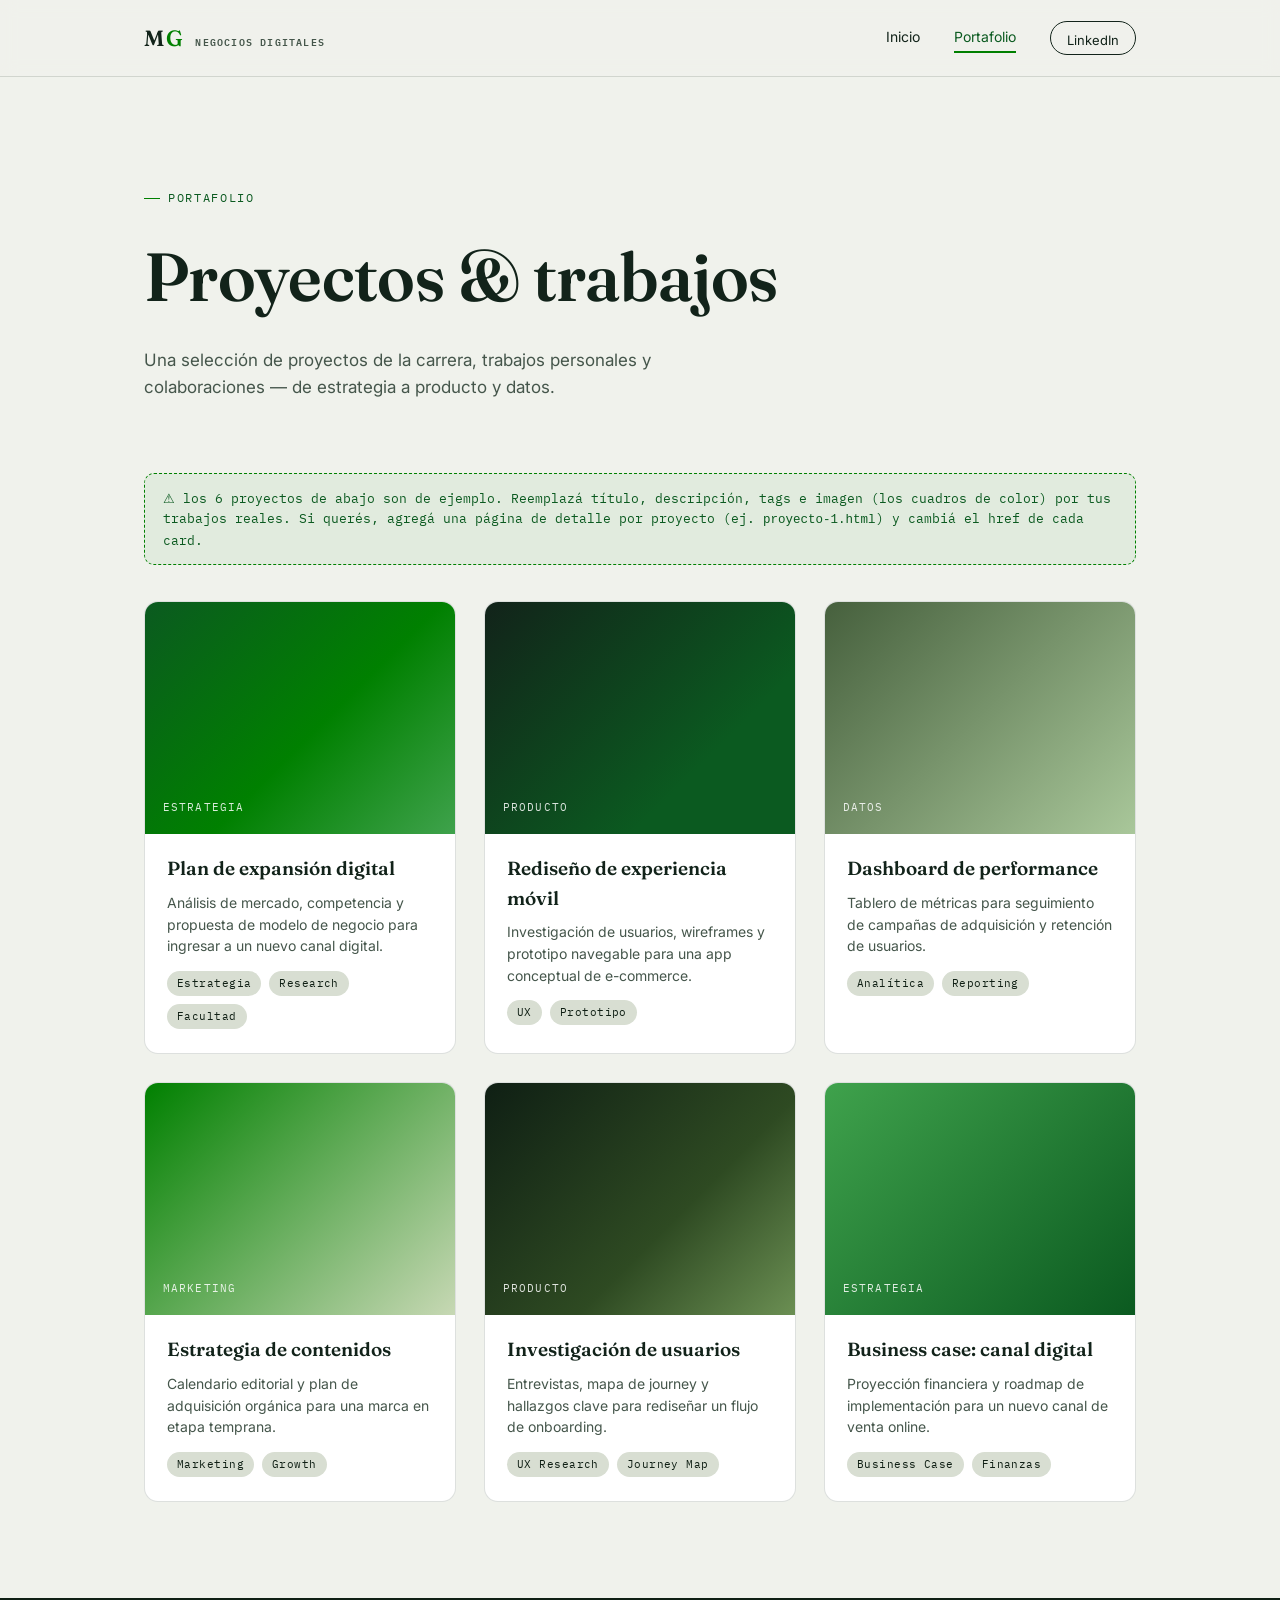
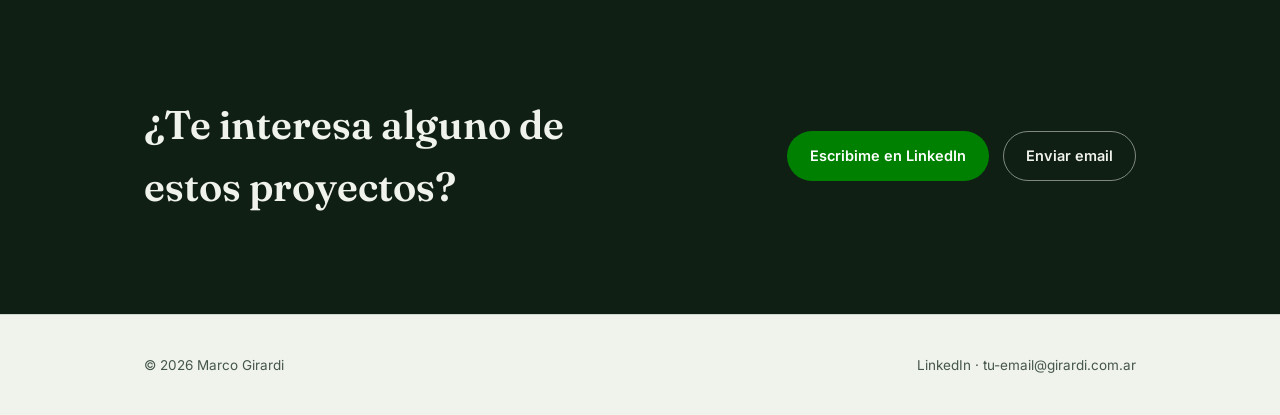
==== portfolio.html @ 7f45e9b3 "Add files via upload" ====
<!DOCTYPE html>
<html lang="es">
<head>
<meta charset="UTF-8">
<meta name="viewport" content="width=device-width, initial-scale=1.0">
<title>Portafolio — Marco Girardi</title>
<meta name="description" content="Proyectos de Marco Girardi, estudiante de la Licenciatura en Negocios Digitales.">
<link rel="stylesheet" href="style.css">
</head>
<body>

<nav class="site-nav">
  <div class="wrap">
    <a href="index.html" class="monogram" aria-label="Marco Girardi — Inicio">M<span class="g">G</span><span class="monogram-tag">Negocios Digitales</span></a>
    <div class="nav-links">
      <a href="index.html">Inicio</a>
      <a href="portfolio.html" class="active">Portafolio</a>
      <a href="https://www.linkedin.com/in/marcogirardii/" target="_blank" rel="noopener" class="nav-cta">LinkedIn</a>
    </div>
  </div>
</nav>

<header class="page-head">
  <div class="wrap">
    <span class="eyebrow">Portafolio</span>
    <h1>Proyectos &amp; trabajos</h1>
    <p>Una selección de proyectos de la carrera, trabajos personales y colaboraciones — de estrategia a producto y datos.</p>
  </div>
</header>

<section class="section" style="border-top:none; padding-top:0;">
  <div class="wrap">
    <div class="build-note">
      ⚠ los 6 proyectos de abajo son de ejemplo. Reemplazá título, descripción, tags e imagen (los cuadros de color) por tus trabajos reales.
      Si querés, agregá una página de detalle por proyecto (ej. <code>proyecto-1.html</code>) y cambiá el href de cada card.
    </div>

    <div class="work-grid">

      <a href="#" class="card">
        <div class="card-media grad-1"><span class="tag-index">Estrategia</span></div>
        <div class="card-body">
          <h3>Plan de expansión digital</h3>
          <p>Análisis de mercado, competencia y propuesta de modelo de negocio para ingresar a un nuevo canal digital.</p>
          <div class="card-tags"><span class="chip">Estrategia</span><span class="chip">Research</span><span class="chip">Facultad</span></div>
        </div>
      </a>

      <a href="#" class="card">
        <div class="card-media grad-2"><span class="tag-index">Producto</span></div>
        <div class="card-body">
          <h3>Rediseño de experiencia móvil</h3>
          <p>Investigación de usuarios, wireframes y prototipo navegable para una app conceptual de e-commerce.</p>
          <div class="card-tags"><span class="chip">UX</span><span class="chip">Prototipo</span></div>
        </div>
      </a>

      <a href="#" class="card">
        <div class="card-media grad-3"><span class="tag-index">Datos</span></div>
        <div class="card-body">
          <h3>Dashboard de performance</h3>
          <p>Tablero de métricas para seguimiento de campañas de adquisición y retención de usuarios.</p>
          <div class="card-tags"><span class="chip">Analítica</span><span class="chip">Reporting</span></div>
        </div>
      </a>

      <a href="#" class="card">
        <div class="card-media grad-4"><span class="tag-index">Marketing</span></div>
        <div class="card-body">
          <h3>Estrategia de contenidos</h3>
          <p>Calendario editorial y plan de adquisición orgánica para una marca en etapa temprana.</p>
          <div class="card-tags"><span class="chip">Marketing</span><span class="chip">Growth</span></div>
        </div>
      </a>

      <a href="#" class="card">
        <div class="card-media grad-5"><span class="tag-index">Producto</span></div>
        <div class="card-body">
          <h3>Investigación de usuarios</h3>
          <p>Entrevistas, mapa de journey y hallazgos clave para rediseñar un flujo de onboarding.</p>
          <div class="card-tags"><span class="chip">UX Research</span><span class="chip">Journey Map</span></div>
        </div>
      </a>

      <a href="#" class="card">
        <div class="card-media grad-6"><span class="tag-index">Estrategia</span></div>
        <div class="card-body">
          <h3>Business case: canal digital</h3>
          <p>Proyección financiera y roadmap de implementación para un nuevo canal de venta online.</p>
          <div class="card-tags"><span class="chip">Business Case</span><span class="chip">Finanzas</span></div>
        </div>
      </a>

    </div>
  </div>
</section>

<div class="cta-band">
  <div class="wrap">
    <h2>¿Te interesa alguno de estos proyectos?</h2>
    <div style="display:flex; gap:14px; flex-wrap:wrap;">
      <a href="https://www.linkedin.com/in/marcogirardii/" target="_blank" rel="noopener" class="btn btn-primary">Escribime en LinkedIn</a>
      <a href="mailto:tu-email@girardi.com.ar" class="btn btn-ghost">Enviar email</a>
    </div>
  </div>
</div>

<footer>
  <div class="wrap">
    <span>© <span id="year"></span> Marco Girardi</span>
    <span><a href="https://www.linkedin.com/in/marcogirardii/" target="_blank" rel="noopener">LinkedIn</a> · <a href="mailto:tu-email@girardi.com.ar">tu-email@girardi.com.ar</a></span>
  </div>
</footer>

<script>document.getElementById('year').textContent = new Date().getFullYear();</script>
</body>
</html>
---- style.css ----
/* ===========================================================
   Marco Girardi — Portfolio
   Sistema de diseño
   =========================================================== */

@import url('https://fonts.googleapis.com/css2?family=Fraunces:opsz,wght@9..144,400;9..144,500;9..144,600;9..144,700&family=Inter:wght@400;500;600;700&family=IBM+Plex+Mono:wght@400;500&display=swap');

:root{
  --paper: #F0F2EC;
  --paper-2: #E5E9DF;
  --ink: #12231A;
  --ink-soft: #45564B;
  --green: #008000;
  --green-deep: #0B5A20;
  --green-ink: #0F1F14;
  --sage: #D8DED2;
  --line: rgba(18, 35, 26, 0.14);

  --display: 'Fraunces', serif;
  --body: 'Inter', system-ui, sans-serif;
  --mono: 'IBM Plex Mono', monospace;

  --max: 1120px;
  --gutter: clamp(20px, 5vw, 64px);
}

*{ box-sizing: border-box; }
html{ scroll-behavior: smooth; }

body{
  margin: 0;
  background: var(--paper);
  color: var(--ink);
  font-family: var(--body);
  font-size: 16px;
  line-height: 1.55;
  -webkit-font-smoothing: antialiased;
}

@media (prefers-reduced-motion: reduce){
  html{ scroll-behavior: auto; }
  *{ animation-duration: 0.001ms !important; transition-duration: 0.001ms !important; }
}

a{ color: inherit; text-decoration: none; }
img{ max-width: 100%; display: block; }

:focus-visible{
  outline: 2px solid var(--green);
  outline-offset: 3px;
  border-radius: 2px;
}

.wrap{
  max-width: var(--max);
  margin: 0 auto;
  padding-left: var(--gutter);
  padding-right: var(--gutter);
}

.eyebrow{
  font-family: var(--mono);
  font-size: 12px;
  letter-spacing: 0.14em;
  text-transform: uppercase;
  color: var(--green-deep);
  display: inline-flex;
  align-items: center;
  gap: 8px;
}
.eyebrow::before{
  content: '';
  width: 16px;
  height: 1px;
  background: var(--green);
  display: inline-block;
}

/* ---------- Nav ---------- */
.site-nav{
  position: sticky;
  top: 0;
  z-index: 40;
  background: rgba(240, 242, 236, 0.86);
  backdrop-filter: blur(8px);
  border-bottom: 1px solid var(--line);
}
.site-nav .wrap{
  display: flex;
  align-items: center;
  justify-content: space-between;
  height: 76px;
}
.monogram{
  font-family: var(--display);
  font-weight: 600;
  font-size: 22px;
  letter-spacing: 0.01em;
  display: flex;
  align-items: baseline;
  gap: 2px;
}
.monogram .g{ color: var(--green); }
.monogram-tag{
  font-family: var(--mono);
  font-size: 10px;
  letter-spacing: 0.12em;
  color: var(--ink-soft);
  margin-left: 10px;
  text-transform: uppercase;
  display: none;
}
@media (min-width: 640px){ .monogram-tag{ display: inline; } }

.nav-links{
  display: flex;
  align-items: center;
  gap: clamp(18px, 3vw, 34px);
  font-size: 14px;
}
.nav-links a{
  position: relative;
  padding-bottom: 3px;
}
.nav-links a.active,
.nav-links a:hover{
  color: var(--green-deep);
}
.nav-links a.active::after{
  content: '';
  position: absolute;
  left: 0; right: 0; bottom: -3px;
  height: 2px;
  background: var(--green);
}
.nav-cta{
  border: 1px solid var(--ink);
  padding: 8px 16px;
  border-radius: 999px;
  font-size: 13px;
  transition: background 0.15s ease, color 0.15s ease, border-color 0.15s ease;
}
.nav-cta:hover{
  background: var(--green);
  border-color: var(--green);
  color: #fff;
}

/* ---------- Buttons ---------- */
.btn{
  display: inline-flex;
  align-items: center;
  gap: 10px;
  font-family: var(--body);
  font-weight: 600;
  font-size: 14.5px;
  padding: 13px 22px;
  border-radius: 999px;
  border: 1px solid transparent;
  cursor: pointer;
  transition: transform 0.15s ease, background 0.15s ease, color 0.15s ease, border-color 0.15s ease;
}
.btn:hover{ transform: translateY(-1px); }
.btn-primary{
  background: var(--green);
  color: #fff;
}
.btn-primary:hover{ background: var(--green-deep); }
.btn-ghost{
  background: transparent;
  border-color: var(--ink);
  color: var(--ink);
}
.btn-ghost:hover{ border-color: var(--green); color: var(--green-deep); }

/* ---------- Hero ---------- */
.hero{
  position: relative;
  padding: clamp(64px, 11vw, 128px) 0 clamp(48px, 8vw, 96px);
  overflow: hidden;
}
.hero::before{
  content: '';
  position: absolute;
  inset: 0;
  background-image: repeating-linear-gradient(
    to bottom,
    transparent 0,
    transparent 38px,
    var(--line) 38px,
    var(--line) 39px
  );
  mask-image: linear-gradient(to bottom, transparent, black 18%, black 82%, transparent);
  pointer-events: none;
}
.hero-inner{ position: relative; }
.hero h1{
  font-family: var(--display);
  font-weight: 600;
  font-size: clamp(48px, 9vw, 96px);
  line-height: 0.98;
  margin: 18px 0 22px;
  letter-spacing: -0.01em;
}
.hero h1 em{
  font-style: italic;
  color: var(--green);
}
.hero p.lede{
  max-width: 46ch;
  font-size: clamp(17px, 1.6vw, 20px);
  color: var(--ink-soft);
  margin: 0 0 36px;
}
.hero-actions{
  display: flex;
  flex-wrap: wrap;
  gap: 14px;
  align-items: center;
}

/* ---------- Ledger / focus list ---------- */
.section{
  padding: clamp(56px, 9vw, 96px) 0;
  border-top: 1px solid var(--line);
}
.section-head{
  display: flex;
  justify-content: space-between;
  align-items: flex-end;
  gap: 24px;
  margin-bottom: clamp(28px, 5vw, 48px);
  flex-wrap: wrap;
}
.section-head h2{
  font-family: var(--display);
  font-size: clamp(30px, 4vw, 44px);
  font-weight: 600;
  margin: 10px 0 0;
}
.section-head .desc{
  max-width: 42ch;
  color: var(--ink-soft);
  font-size: 15px;
}

.ledger{
  border-top: 1px solid var(--line);
}
.ledger-row{
  display: grid;
  grid-template-columns: 88px 200px 1fr;
  gap: 20px;
  padding: 22px 0;
  border-bottom: 1px solid var(--line);
  align-items: baseline;
}
.ledger-row .code{
  font-family: var(--mono);
  font-size: 13px;
  color: var(--green-deep);
  letter-spacing: 0.06em;
}
.ledger-row .label{
  font-family: var(--display);
  font-weight: 600;
  font-size: 19px;
}
.ledger-row .note{
  color: var(--ink-soft);
  font-size: 14.5px;
}
@media (max-width: 720px){
  .ledger-row{
    grid-template-columns: 1fr;
    gap: 6px;
    padding: 18px 0;
  }
}

/* ---------- About ---------- */
.about-grid{
  display: grid;
  grid-template-columns: 1fr 1.3fr;
  gap: clamp(32px, 6vw, 72px);
}
@media (max-width: 820px){
  .about-grid{ grid-template-columns: 1fr; }
}
.about-grid .bio p{
  font-size: 16.5px;
  color: var(--ink-soft);
  margin: 0 0 16px;
}
.about-grid .bio p:first-child{
  font-family: var(--display);
  font-size: 22px;
  color: var(--ink);
  font-weight: 500;
  line-height: 1.4;
}

/* ---------- Cards / work grid ---------- */
.work-grid{
  display: grid;
  grid-template-columns: repeat(auto-fit, minmax(280px, 1fr));
  gap: clamp(20px, 3vw, 28px);
}
.card{
  display: block;
  border: 1px solid var(--line);
  border-radius: 14px;
  overflow: hidden;
  background: #fff;
  transition: border-color 0.15s ease, transform 0.15s ease;
}
.card:hover{ border-color: var(--green); transform: translateY(-3px); }
.card-media{
  aspect-ratio: 4 / 3;
  position: relative;
  display: flex;
  align-items: flex-end;
  padding: 18px;
}
.card-media .tag-index{
  font-family: var(--mono);
  font-size: 11px;
  letter-spacing: 0.1em;
  color: rgba(255,255,255,0.85);
  text-transform: uppercase;
}
.card-body{
  padding: 20px 22px 24px;
}
.card-body h3{
  font-family: var(--display);
  font-size: 19px;
  font-weight: 600;
  margin: 0 0 8px;
}
.card-body p{
  font-size: 14px;
  color: var(--ink-soft);
  margin: 0 0 14px;
}
.card-tags{
  display: flex;
  flex-wrap: wrap;
  gap: 8px;
}
.chip{
  font-family: var(--mono);
  font-size: 11px;
  letter-spacing: 0.04em;
  padding: 4px 10px;
  border-radius: 999px;
  background: var(--sage);
  color: var(--green-ink);
}

/* placeholder media gradients — swap for real project images */
.grad-1{ background: linear-gradient(135deg, #0B5A20, #008000 55%, #3FA24C); }
.grad-2{ background: linear-gradient(135deg, #12231A, #0B5A20 70%); }
.grad-3{ background: linear-gradient(135deg, #46603D, #A9C79A); }
.grad-4{ background: linear-gradient(135deg, #008000, #C7D8B4); }
.grad-5{ background: linear-gradient(135deg, #0F1F14, #2E4A22 60%, #6B8F53); }
.grad-6{ background: linear-gradient(135deg, #3FA24C, #0B5A20); }

/* ---------- CTA band ---------- */
.cta-band{
  background: var(--green-ink);
  color: var(--paper);
  padding: clamp(56px, 9vw, 96px) 0;
}
.cta-band .wrap{
  display: flex;
  flex-wrap: wrap;
  gap: 28px;
  justify-content: space-between;
  align-items: center;
}
.cta-band h2{
  font-family: var(--display);
  font-size: clamp(28px, 4vw, 40px);
  font-weight: 600;
  margin: 0;
  max-width: 16ch;
}
.cta-band .btn-ghost{
  border-color: rgba(240,242,236,0.5);
  color: var(--paper);
}
.cta-band .btn-ghost:hover{ border-color: #fff; color: #fff; }
.cta-band .btn-primary:hover{ background: #3FA24C; }

/* ---------- Footer ---------- */
footer{
  border-top: 1px solid var(--line);
  padding: 40px 0;
}
footer .wrap{
  display: flex;
  flex-wrap: wrap;
  justify-content: space-between;
  gap: 16px;
  font-size: 13.5px;
  color: var(--ink-soft);
}
footer a:hover{ color: var(--green-deep); }

/* ---------- Portfolio page header ---------- */
.page-head{
  padding: clamp(56px, 9vw, 104px) 0 clamp(32px, 6vw, 56px);
}
.page-head h1{
  font-family: var(--display);
  font-size: clamp(40px, 7vw, 68px);
  font-weight: 600;
  margin: 16px 0 18px;
  letter-spacing: -0.01em;
}
.page-head p{
  max-width: 52ch;
  color: var(--ink-soft);
  font-size: 17px;
}

/* ---------- Placeholder note (remove when you add real content) ---------- */
.build-note{
  border: 1px dashed var(--green);
  background: rgba(0,128,0,0.06);
  border-radius: 10px;
  padding: 14px 18px;
  font-family: var(--mono);
  font-size: 12.5px;
  color: var(--green-deep);
  margin-bottom: 36px;
  line-height: 1.6;
}
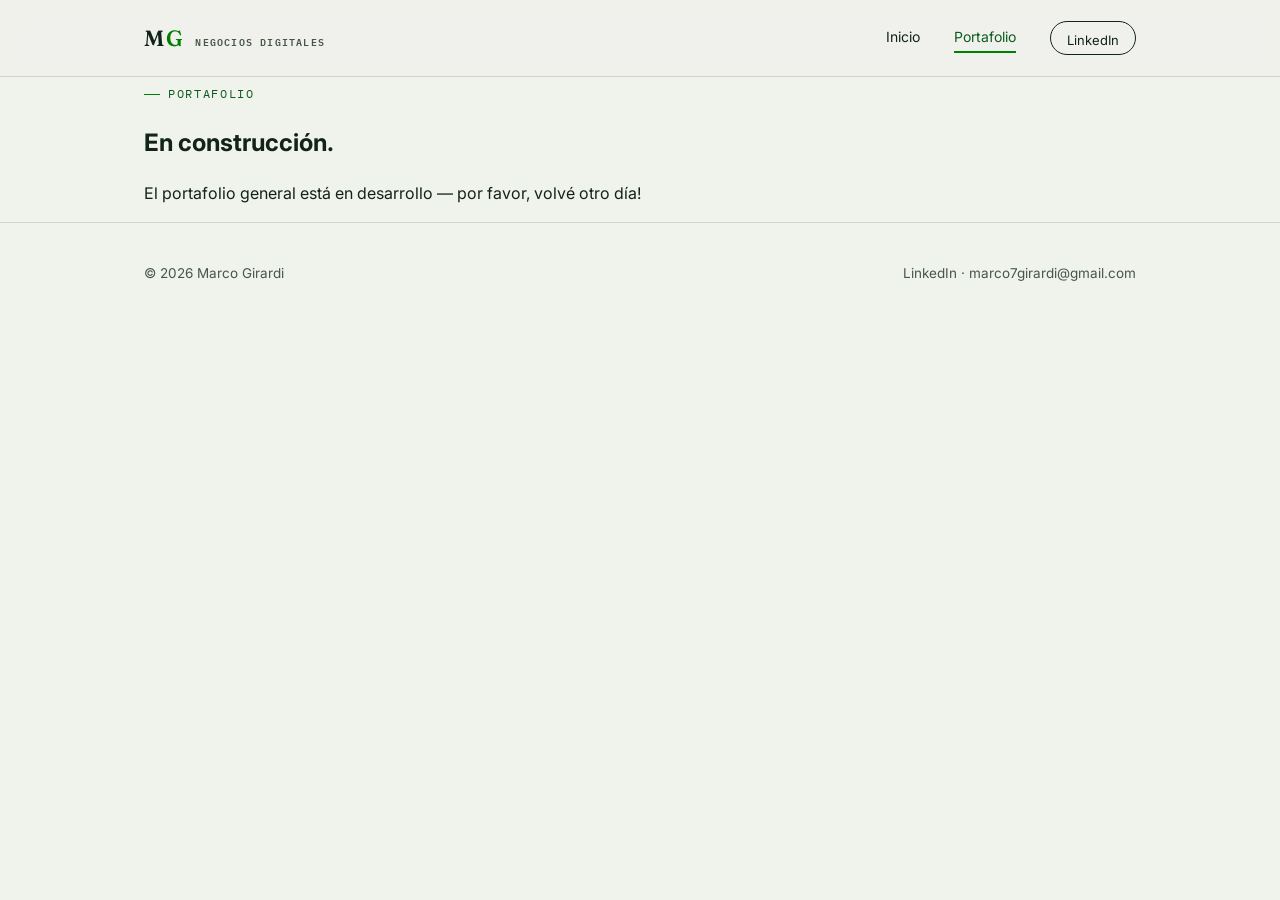
==== commit 39e5fc01: "Create portfolio.html for Marco Girardi This HTML file serves as a portfolio for Marco Girardi, show" ====
--- a/portfolio.html
+++ b/portfolio.html
@@ -20,95 +20,18 @@
   </div>
 </nav>
 
-<header class="page-head">
-  <div class="wrap">
+<section class="coming-soon">
+  <div class="wrap coming-soon-inner">
     <span class="eyebrow">Portafolio</span>
-    <h1>Proyectos &amp; trabajos</h1>
-    <p>Una selección de proyectos de la carrera, trabajos personales y colaboraciones — de estrategia a producto y datos.</p>
-  </div>
-</header>
-
-<section class="section" style="border-top:none; padding-top:0;">
-  <div class="wrap">
-    <div class="build-note">
-      ⚠ los 6 proyectos de abajo son de ejemplo. Reemplazá título, descripción, tags e imagen (los cuadros de color) por tus trabajos reales.
-      Si querés, agregá una página de detalle por proyecto (ej. <code>proyecto-1.html</code>) y cambiá el href de cada card.
-    </div>
-
-    <div class="work-grid">
-
-      <a href="#" class="card">
-        <div class="card-media grad-1"><span class="tag-index">Estrategia</span></div>
-        <div class="card-body">
-          <h3>Plan de expansión digital</h3>
-          <p>Análisis de mercado, competencia y propuesta de modelo de negocio para ingresar a un nuevo canal digital.</p>
-          <div class="card-tags"><span class="chip">Estrategia</span><span class="chip">Research</span><span class="chip">Facultad</span></div>
-        </div>
-      </a>
-
-      <a href="#" class="card">
-        <div class="card-media grad-2"><span class="tag-index">Producto</span></div>
-        <div class="card-body">
-          <h3>Rediseño de experiencia móvil</h3>
-          <p>Investigación de usuarios, wireframes y prototipo navegable para una app conceptual de e-commerce.</p>
-          <div class="card-tags"><span class="chip">UX</span><span class="chip">Prototipo</span></div>
-        </div>
-      </a>
-
-      <a href="#" class="card">
-        <div class="card-media grad-3"><span class="tag-index">Datos</span></div>
-        <div class="card-body">
-          <h3>Dashboard de performance</h3>
-          <p>Tablero de métricas para seguimiento de campañas de adquisición y retención de usuarios.</p>
-          <div class="card-tags"><span class="chip">Analítica</span><span class="chip">Reporting</span></div>
-        </div>
-      </a>
-
-      <a href="#" class="card">
-        <div class="card-media grad-4"><span class="tag-index">Marketing</span></div>
-        <div class="card-body">
-          <h3>Estrategia de contenidos</h3>
-          <p>Calendario editorial y plan de adquisición orgánica para una marca en etapa temprana.</p>
-          <div class="card-tags"><span class="chip">Marketing</span><span class="chip">Growth</span></div>
-        </div>
-      </a>
-
-      <a href="#" class="card">
-        <div class="card-media grad-5"><span class="tag-index">Producto</span></div>
-        <div class="card-body">
-          <h3>Investigación de usuarios</h3>
-          <p>Entrevistas, mapa de journey y hallazgos clave para rediseñar un flujo de onboarding.</p>
-          <div class="card-tags"><span class="chip">UX Research</span><span class="chip">Journey Map</span></div>
-        </div>
-      </a>
-
-      <a href="#" class="card">
-        <div class="card-media grad-6"><span class="tag-index">Estrategia</span></div>
-        <div class="card-body">
-          <h3>Business case: canal digital</h3>
-          <p>Proyección financiera y roadmap de implementación para un nuevo canal de venta online.</p>
-          <div class="card-tags"><span class="chip">Business Case</span><span class="chip">Finanzas</span></div>
-        </div>
-      </a>
-
-    </div>
+    <h1>En construcción<span aria-hidden="true">.</span></h1>
+    <p>El portafolio general está en desarrollo — por favor, volvé otro día!</p>
   </div>
 </section>
-
-<div class="cta-band">
-  <div class="wrap">
-    <h2>¿Te interesa alguno de estos proyectos?</h2>
-    <div style="display:flex; gap:14px; flex-wrap:wrap;">
-      <a href="https://www.linkedin.com/in/marcogirardii/" target="_blank" rel="noopener" class="btn btn-primary">Escribime en LinkedIn</a>
-      <a href="mailto:tu-email@girardi.com.ar" class="btn btn-ghost">Enviar email</a>
-    </div>
-  </div>
-</div>
 
 <footer>
   <div class="wrap">
     <span>© <span id="year"></span> Marco Girardi</span>
-    <span><a href="https://www.linkedin.com/in/marcogirardii/" target="_blank" rel="noopener">LinkedIn</a> · <a href="mailto:tu-email@girardi.com.ar">tu-email@girardi.com.ar</a></span>
+    <span><a href="https://www.linkedin.com/in/marcogirardii/" target="_blank" rel="noopener">LinkedIn</a> · <a href="mailto:marco7girardi@gmail.com">marco7girardi@gmail.com</a></span>
   </div>
 </footer>
 
--- a/style.css
+++ b/style.css
@@ -178,6 +178,11 @@
   position: relative;
   padding: clamp(64px, 11vw, 128px) 0 clamp(48px, 8vw, 96px);
   overflow: hidden;
+  background-image:
+    linear-gradient(180deg, rgba(15,31,20,0.75), rgba(15,31,20,0.55)),
+    url('images/hero-bg.jpg');
+  background-size: cover;
+  background-position: center;
 }
 .hero::before{
   content: '';
@@ -187,13 +192,14 @@
     to bottom,
     transparent 0,
     transparent 38px,
-    var(--line) 38px,
-    var(--line) 39px
+    rgba(255,255,255,0.08) 38px,
+    rgba(255,255,255,0.08) 39px
   );
   mask-image: linear-gradient(to bottom, transparent, black 18%, black 82%, transparent);
   pointer-events: none;
 }
 .hero-inner{ position: relative; }
+
 .hero h1{
   font-family: var(--display);
   font-weight: 600;
@@ -201,16 +207,30 @@
   line-height: 0.98;
   margin: 18px 0 22px;
   letter-spacing: -0.01em;
+  color: #fff;
 }
 .hero h1 em{
   font-style: italic;
-  color: var(--green);
+  color: #A9E6B4;
 }
 .hero p.lede{
   max-width: 46ch;
   font-size: clamp(17px, 1.6vw, 20px);
-  color: var(--ink-soft);
+  color: rgba(255,255,255,0.82);
   margin: 0 0 36px;
+}
+.hero .eyebrow{
+  color: #A9E6B4;
+}
+.hero .eyebrow::before{
+  background: #A9E6B4;
+}
+.hero .btn-ghost{
+  border-color: rgba(255,255,255,0.6);
+  color: #fff;
+}
+.hero .btn-ghost:hover{
+  border-color: #fff;
 }
 .hero-actions{
   display: flex;
@@ -437,3 +457,39 @@
   margin-bottom: 36px;
   line-height: 1.6;
 }
+
+/*-----------------------------------------------------------------------------*/
+
+.card-media {
+  position: relative;
+  overflow: hidden;
+  display: flex;
+  align-items: center;
+  justify-content: center;
+  padding: 24px;
+}
+
+.card-media img {
+  max-width: 100%;
+  max-height: 100%;
+  width: auto;
+  height: auto;
+  object-fit: contain;
+  display: block;
+  transition: transform 0.4s ease;
+}
+
+.card-media .tag-index {
+  position: absolute;
+  left: 18px;
+  bottom: 14px;
+  z-index: 2;
+}
+
+.card:hover .card-media img {
+  transform: scale(1.05);
+}
+
+.work-grid .card:first-child .card-media {
+  padding: 44px;
+}
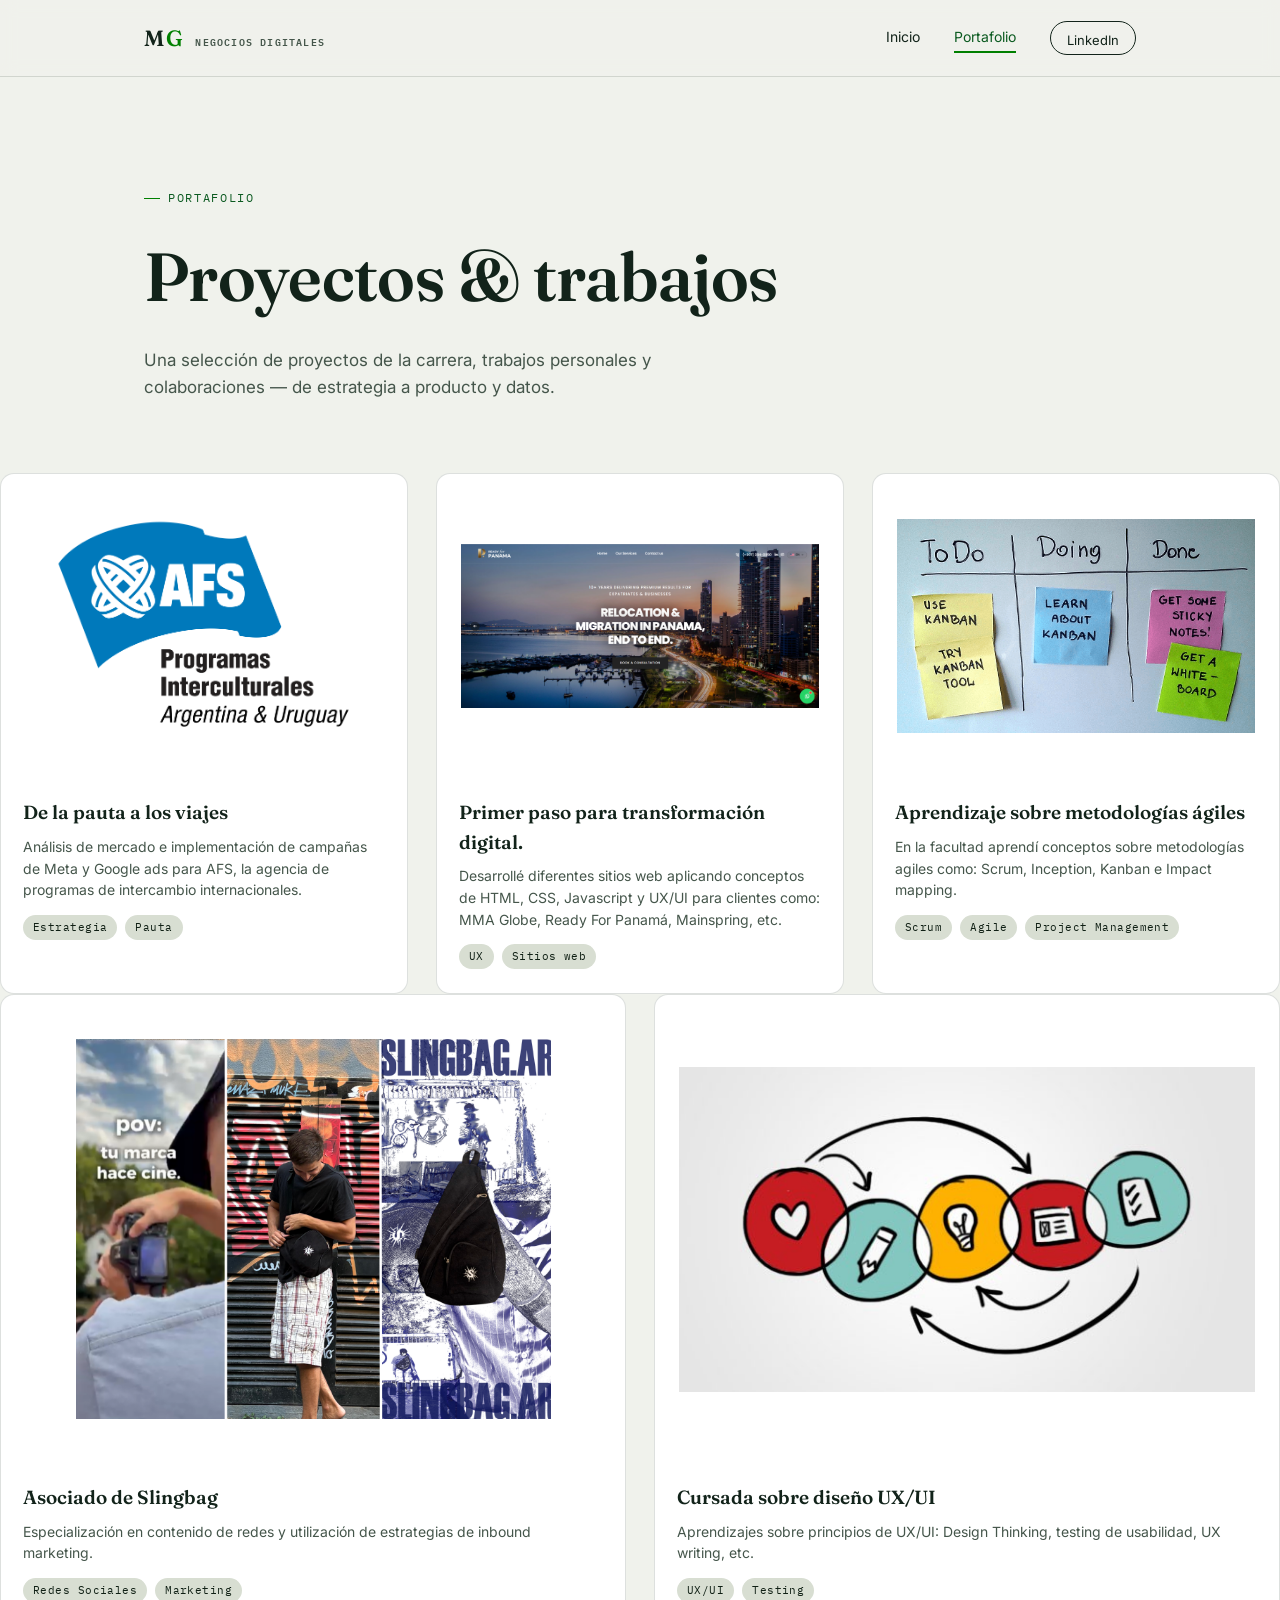
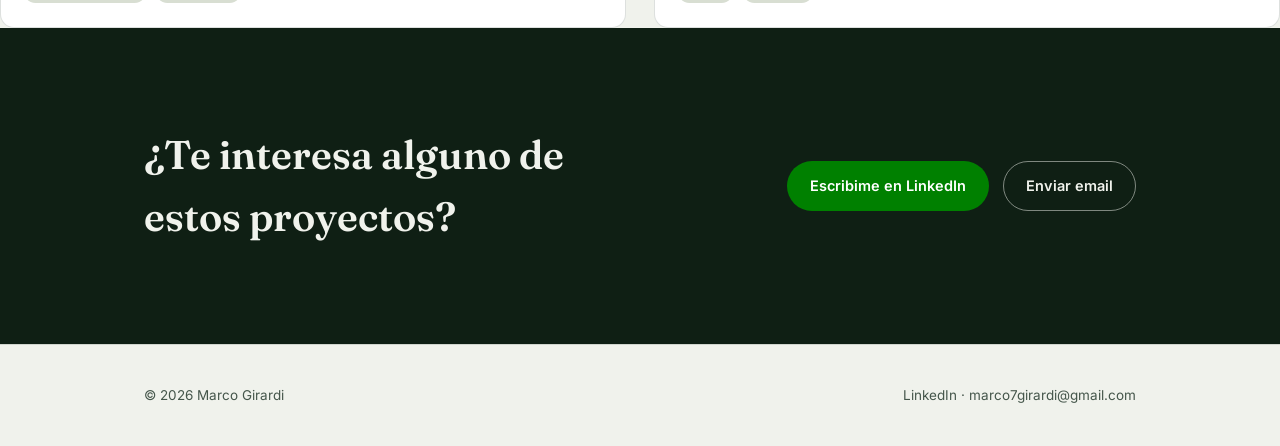
==== commit ff76b629: "Rename portfolio_en_dev.html to portfolio.html" ====
--- a/portfolio.html
+++ b/portfolio.html
@@ -20,13 +20,87 @@
   </div>
 </nav>
 
-<section class="coming-soon">
-  <div class="wrap coming-soon-inner">
+<header class="page-head">
+  <div class="wrap">
     <span class="eyebrow">Portafolio</span>
-    <h1>En construcción<span aria-hidden="true">.</span></h1>
-    <p>El portafolio general está en desarrollo — por favor, volvé otro día!</p>
+    <h1>Proyectos &amp; trabajos</h1>
+    <p>Una selección de proyectos de la carrera, trabajos personales y colaboraciones — de estrategia a producto y datos.</p>
+  </div>
+</header>
+
+   <div class="work-grid">
+      <a href="portfolio.html" class="card">
+        <div class="card-media">
+  <img src="images/proyecto-01.png" alt="De la pauta a los viajes — campañas para AFS">
+  <span class="tag-index">01 — Estrategia</span>
+</div>
+        <div class="card-body">
+          <h3>De la pauta a los viajes</h3>
+          <p>Análisis de mercado e implementación de campañas de Meta y Google ads para AFS, la agencia de programas de intercambio internacionales.</p>
+          <div class="card-tags"><span class="chip">Estrategia</span><span class="chip">Pauta</span></div>
+        </div>
+      </a>
+      <a href="portfolio.html" class="card">
+        <div class="card-media">
+  <img src="images/proyecto-02.png" alt="Sitios web para MMA Globe, Ready For Panamá y Mainspring">
+  <span class="tag-index">02 — Producto</span>
+</div>
+        <div class="card-body">
+          <h3>Primer paso para transformación digital.</h3>
+          <p>Desarrollé diferentes sitios web aplicando conceptos de HTML, CSS, Javascript y UX/UI para clientes como: MMA Globe, Ready For Panamá, Mainspring, etc.</p>
+          <div class="card-tags"><span class="chip">UX</span><span class="chip">Sitios web</span></div>
+        </div>
+      </a>
+      <a href="portfolio.html" class="card">
+        <div class="card-media">
+  <img src="images/proyecto-03.png" alt="Aprendizaje sobre metodologías ágiles">
+  <span class="tag-index">03 — Datos</span>
+</div>
+        <div class="card-body">
+          <h3>Aprendizaje sobre metodologías ágiles</h3>
+          <p>En la facultad aprendí conceptos sobre metodologías agiles como: Scrum, Inception, Kanban e Impact mapping.</p>
+          <div class="card-tags"><span class="chip">Scrum</span><span class="chip">Agile</span><span class="chip">Project Management</span></div>
+        </div>
+      </a>
+    </div>
+  </div>
+      <div class="work-grid">
+      <a href="portfolio.html" class="card">
+        <div class="card-media">
+  <img src="images/proyecto-04.png" alt="Asociado en negocio de un emprendimiento">
+  <span class="tag-index">04 — Director Creativo</span>
+</div>
+        <div class="card-body">
+          <h3>Asociado de Slingbag</h3>
+          <p>Especialización en contenido de redes y utilización de estrategias de inbound marketing.</p>
+          <div class="card-tags"><span class="chip">Redes Sociales</span><span class="chip">Marketing</span></div>
+        </div>
+      </a>
+
+      <a href="portfolio.html" class="card">
+        <div class="card-media">
+  <img src="images/proyecto-05.jpeg" alt="Diseño UX/UI, Design thinking">
+  <span class="tag-index">04 — Director Creativo</span>
+</div>
+        <div class="card-body">
+          <h3>Cursada sobre diseño UX/UI</h3>
+          <p>Aprendizajes sobre principios de UX/UI: Design Thinking, testing de usabilidad, UX writing, etc.</p>
+          <div class="card-tags"><span class="chip">UX/UI</span><span class="chip">Testing</span></div>
+        </div>
+      </a>
+    </div>
   </div>
 </section>
+
+<div class="cta-band">
+  <div class="wrap">
+    <h2>¿Te interesa alguno de estos proyectos?</h2>
+    <div style="display:flex; gap:14px; flex-wrap:wrap;">
+      <a href="https://www.linkedin.com/in/marcogirardii/" target="_blank" rel="noopener" class="btn btn-primary">Escribime en LinkedIn</a>
+      <a href="mailto:marco7girardi@gmail.com" class="btn btn-ghost">Enviar email</a>
+    </div>
+  </div>
+</div>
 
 <footer>
   <div class="wrap">
--- a/style.css
+++ b/style.css
@@ -493,3 +493,30 @@
 .work-grid .card:first-child .card-media {
   padding: 44px;
 }
+
+/*----------Sacar al terminar el portafolio-----------*/
+
+.coming-soon{
+  min-height: calc(100vh - 76px - 90px);
+  display: flex;
+  align-items: center;
+  justify-content: center;
+  text-align: center;
+}
+.coming-soon-inner{
+  max-width: 52ch;
+}
+.coming-soon h1{
+  font-family: var(--display);
+  font-weight: 600;
+  font-size: clamp(36px, 6vw, 64px);
+  margin: 18px 0 20px;
+  letter-spacing: -0.01em;
+}
+.coming-soon p{
+  font-size: clamp(16px, 1.6vw, 19px);
+  color: var(--ink-soft);
+  margin: 0;
+}
+
+/*------------------------------------------------------*/
